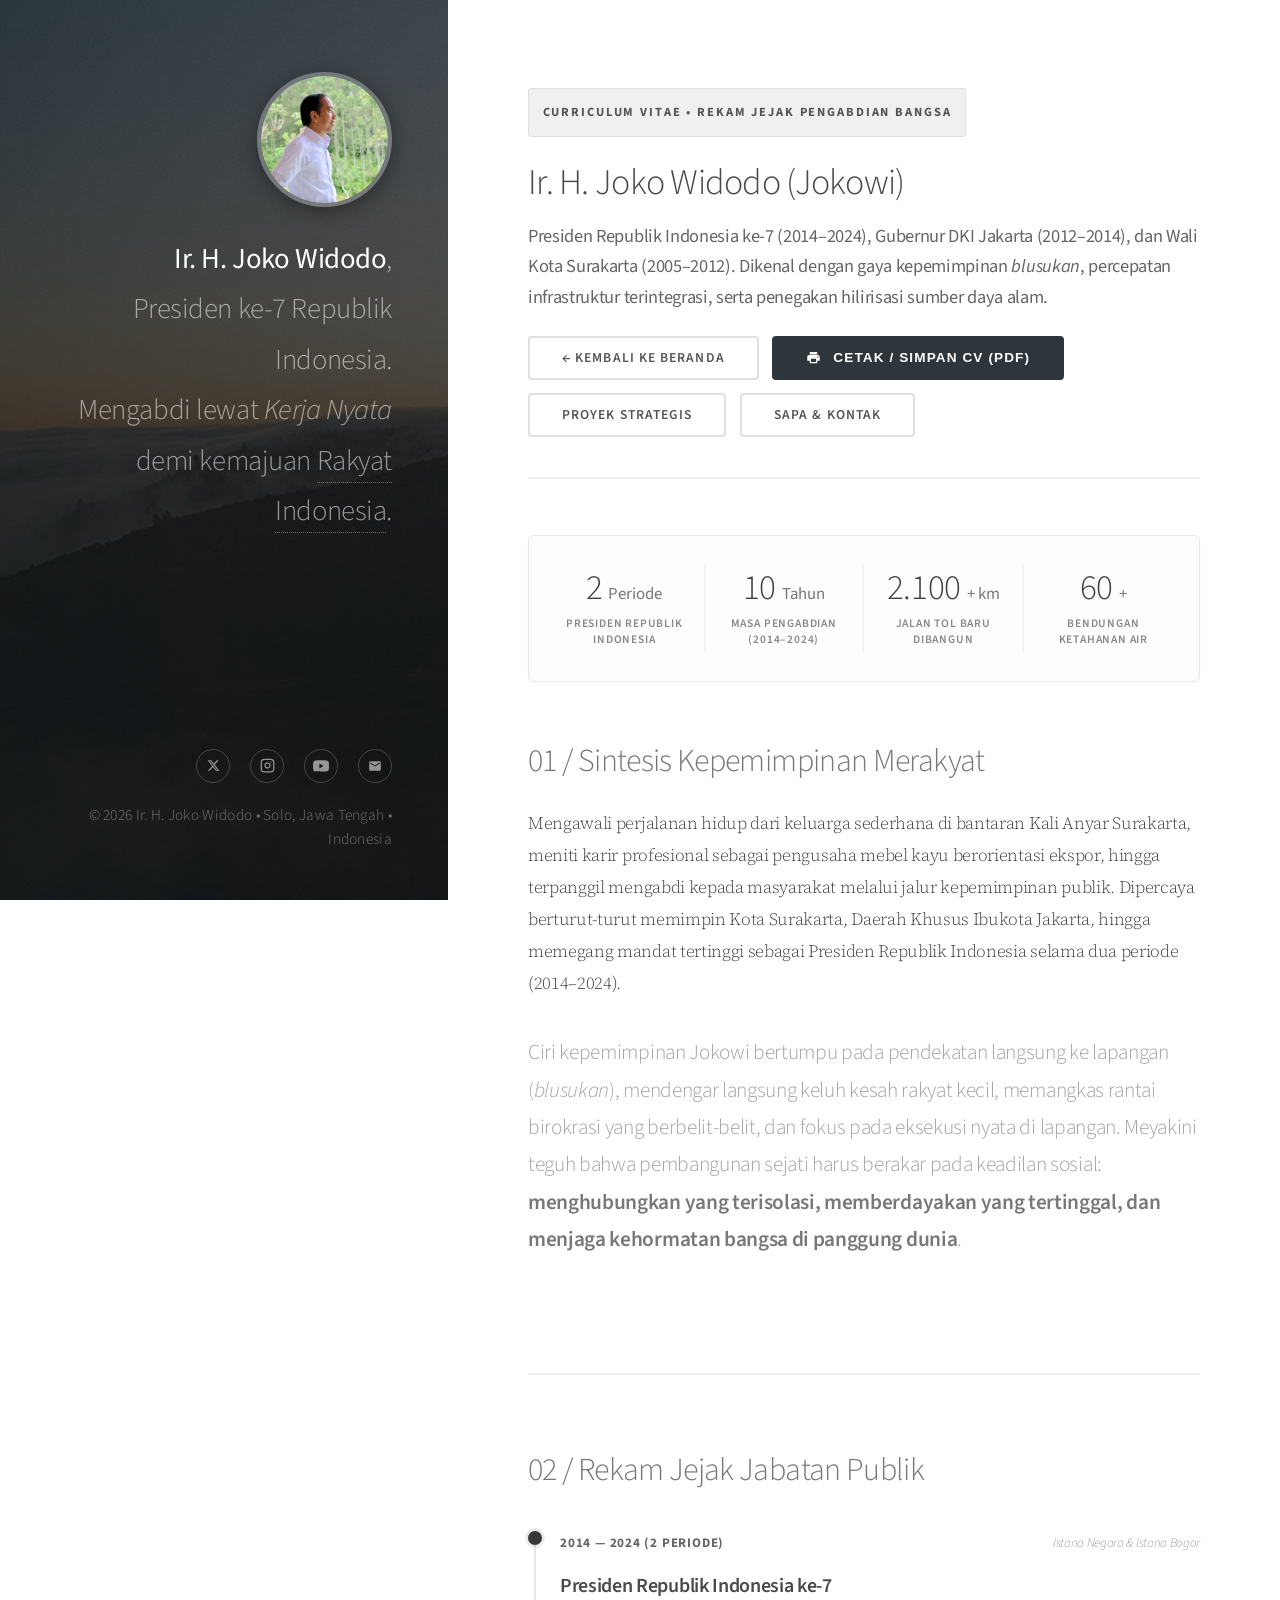
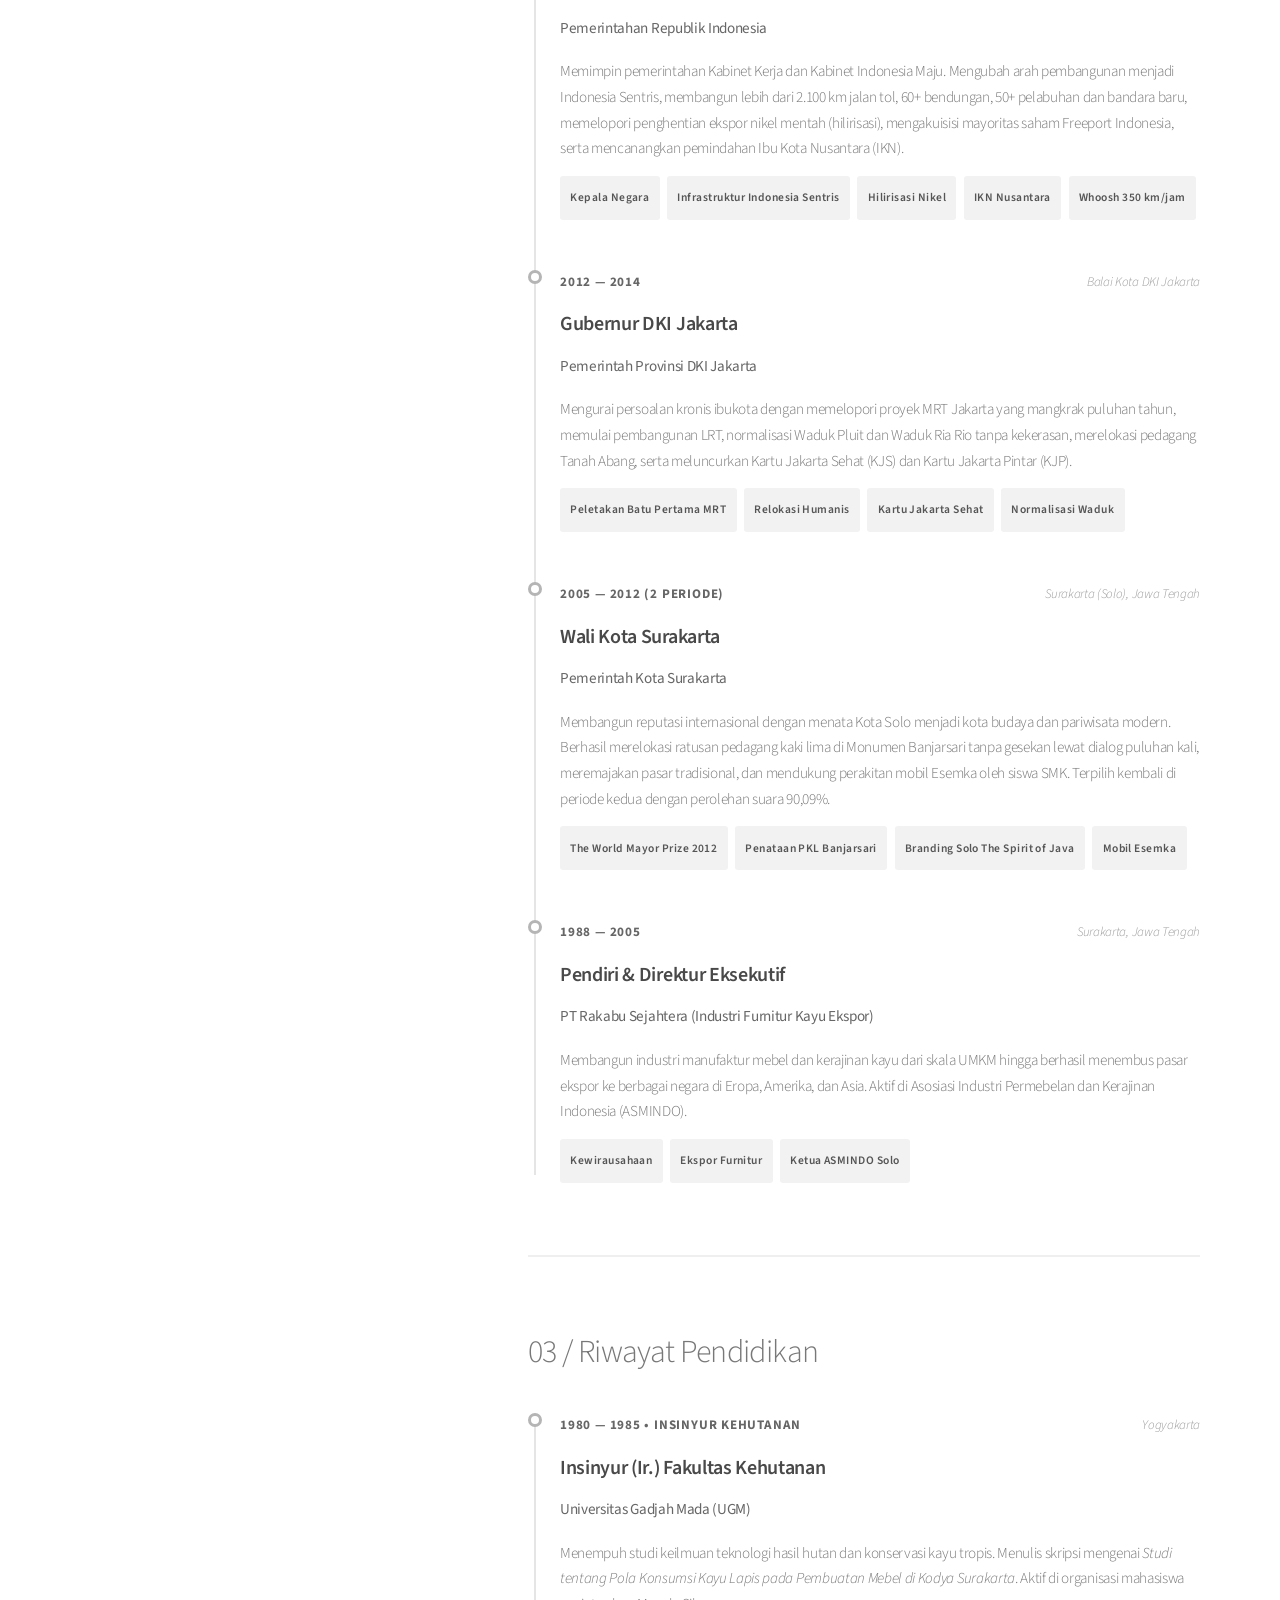
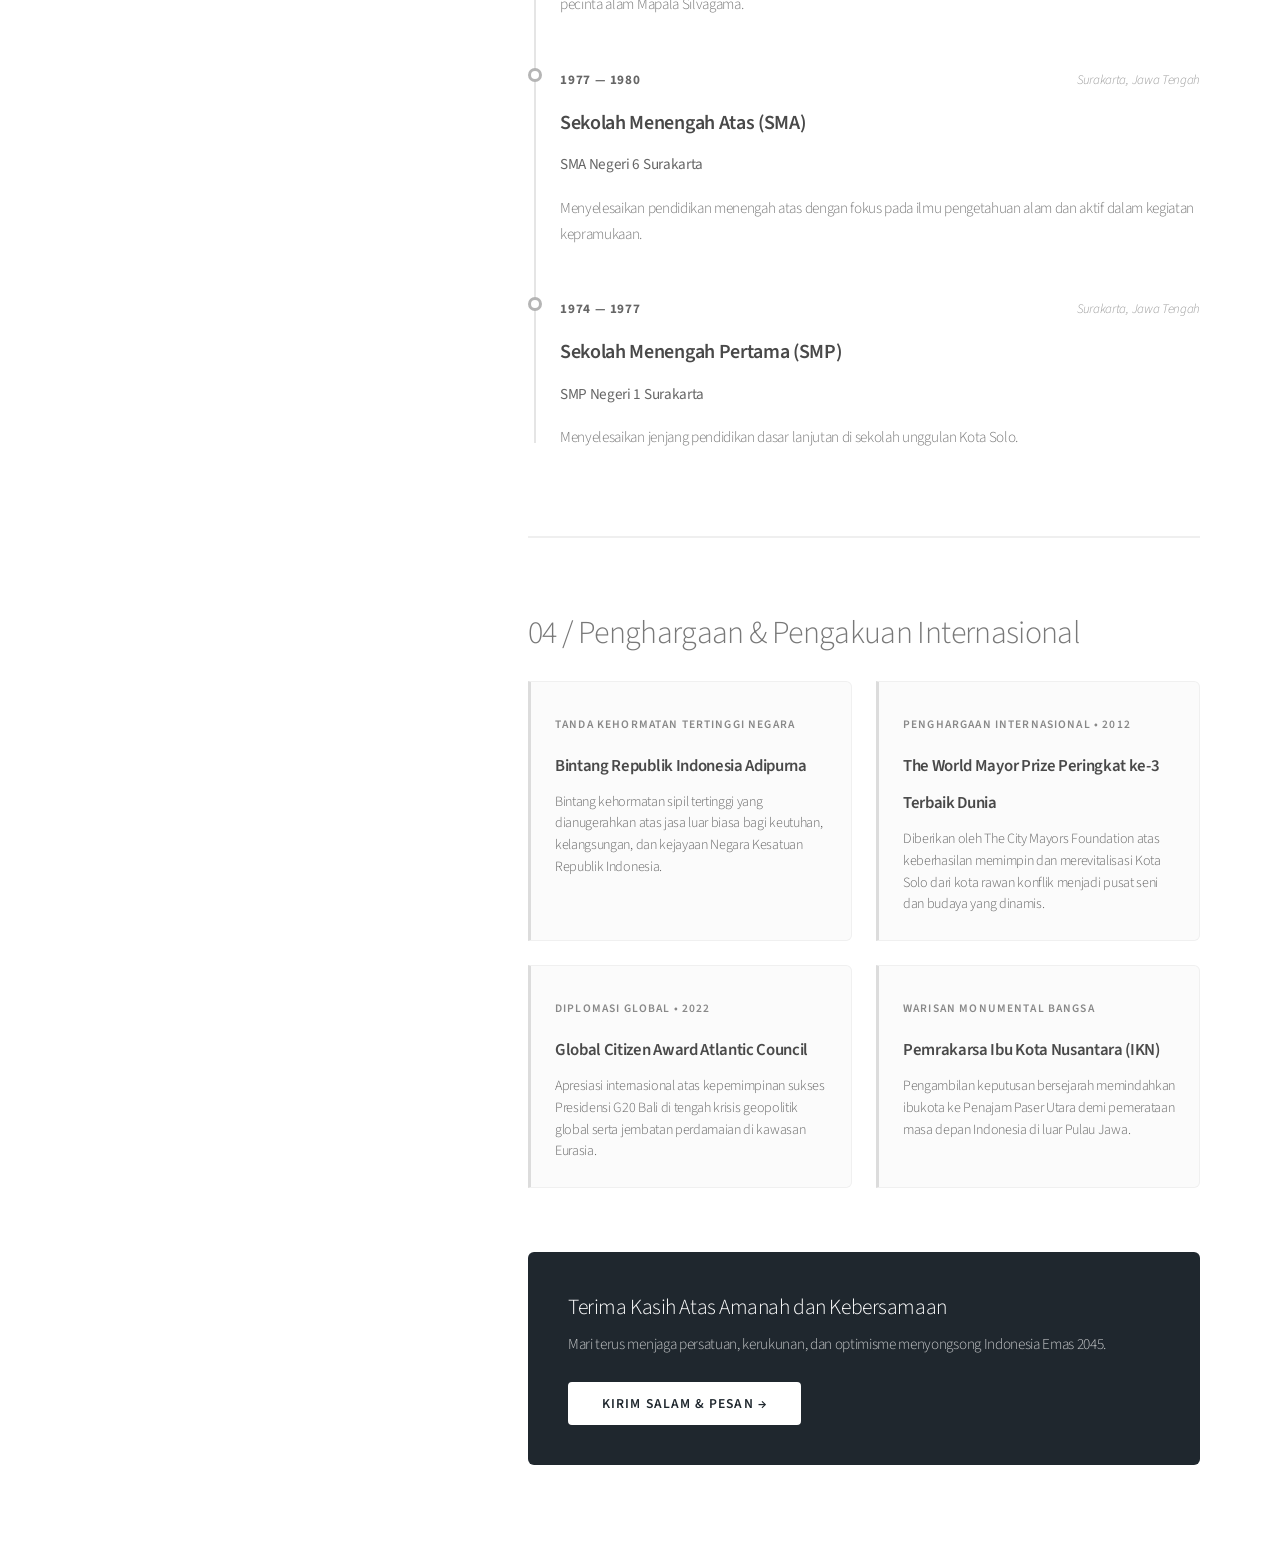
==== cv.html @ 8e99b743 "feat: Initial release of Modul 1 Pemweb 2026 reference project" ====
<!DOCTYPE html>
<html lang="id">

<head>
  <meta charset="UTF-8">
  <meta name="viewport" content="width=device-width, initial-scale=1.0">
  <title>Rekam Jejak &amp; Creative CV — Ir. H. Joko Widodo</title>

  <!-- Fonts -->
  <link rel="preconnect" href="https://fonts.googleapis.com">
  <link rel="preconnect" href="https://fonts.gstatic.com" crossorigin>
  <link
    href="https://fonts.googleapis.com/css2?family=Source+Sans+3:ital,wght@0,300;0,400;0,600;1,300;1,400&family=Source+Serif+4:ital,opsz,wght@0,8..60,300;0,8..60,400;0,8..60,600&display=swap"
    rel="stylesheet">

  <!-- Main Stylesheet -->
  <link rel="stylesheet" href="css/style.css">
</head>

<body>

  <!-- =============================================
       FIXED LEFT SIDEBAR (#header)
       ============================================= -->
  <header id="header">
    <div class="inner">
      <a href="index.html" class="avatar-link" aria-label="Foto Profil Ir. H. Joko Widodo">
        <img src="images/jokowi.jpg" alt="Ir. H. Joko Widodo" class="profile-avatar">
      </a>

      <h1 class="sidebar-lead">
        <strong>Ir. H. Joko Widodo</strong>,<br>
        Presiden ke-7 Republik Indonesia.<br>
        Mengabdi lewat <em>Kerja Nyata</em> demi kemajuan <a href="index.html#intro">Rakyat Indonesia</a>.
      </h1>

    </div>

    <footer id="footer">
      <ul class="social-icons">
        <li>
          <a href="https://x.com/jokowi" target="_blank" rel="noopener noreferrer" title="X (Twitter) Resmi @jokowi"
            aria-label="Twitter / X">
            <svg width="13" height="13" viewBox="0 0 24 24" fill="currentColor">
              <path
                d="M18.244 2.25h3.308l-7.227 8.26 8.502 11.24H16.17l-5.214-6.817L4.99 21.75H1.68l7.73-8.835L1.254 2.25H8.08l4.713 6.231zm-1.161 17.52h1.833L7.084 4.126H5.117z" />
            </svg>
          </a>
        </li>
        <li>
          <a href="https://www.instagram.com/jokowi/" target="_blank" rel="noopener noreferrer"
            title="Instagram Resmi @jokowi" aria-label="Instagram">
            <svg width="15" height="15" viewBox="0 0 24 24" fill="none" stroke="currentColor" stroke-width="2"
              stroke-linecap="round" stroke-linejoin="round">
              <rect x="2" y="2" width="20" height="20" rx="5" ry="5"></rect>
              <path d="M16 11.37A4 4 0 1 1 12.63 8 4 4 0 0 1 16 11.37z"></path>
              <line x1="17.5" y1="6.5" x2="17.51" y2="6.5"></line>
            </svg>
          </a>
        </li>
        <li>
          <a href="https://www.youtube.com/@Jokowi" target="_blank" rel="noopener noreferrer"
            title="YouTube Resmi Presiden Joko Widodo" aria-label="YouTube">
            <svg width="16" height="16" viewBox="0 0 24 24" fill="currentColor">
              <path
                d="M23.498 6.186a3.016 3.016 0 0 0-2.122-2.136C19.505 3.545 12 3.545 12 3.545s-7.505 0-9.377.505A3.017 3.017 0 0 0 .502 6.186C0 8.07 0 12 0 12s0 3.93.502 5.814a3.016 3.016 0 0 0 2.122 2.136c1.871.505 9.376.505 9.376.505s7.505 0 9.377-.505a3.015 3.015 0 0 0 2.122-2.136C24 15.93 24 12 24 12s0-3.93-.502-5.814zM9.545 15.568V8.432L15.818 12l-6.273 3.568z" />
            </svg>
          </a>
        </li>
        <li>
          <a href="index.html#kontak" title="Kirim Pesan / Aspirasi Warga" aria-label="Surat">
            <svg width="14" height="14" viewBox="0 0 24 24" fill="currentColor">
              <path
                d="M20 4H4c-1.1 0-1.99.9-1.99 2L2 18c0 1.1.9 2 2 2h16c1.1 0 2-.9 2-2V6c0-1.1-.9-2-2-2zm0 4l-8 5-8-5V6l8 5 8-5v2z" />
            </svg>
          </a>
        </li>
      </ul>
      <div class="copyright">
        &copy; 2026 Ir. H. Joko Widodo &bull; Solo, Jawa Tengah &bull; Indonesia
      </div>
    </footer>
  </header>

  <!-- =============================================
       SCROLLABLE RIGHT MAIN CONTENT (#main)
       ============================================= -->
  <main id="main">

    <!-- HEADER SECTION & IDENTITY -->
    <section class="cv-header" id="ikhtisar">
      <span class="cv-badge">Curriculum Vitae &bull; Rekam Jejak Pengabdian Bangsa</span>
      <div class="cv-title-row">
        <div>
          <h1>Ir. H. Joko Widodo (Jokowi)</h1>
          <p class="cv-role">
            Presiden Republik Indonesia ke-7 (2014&ndash;2024), Gubernur DKI Jakarta (2012&ndash;2014),
            dan Wali Kota Surakarta (2005&ndash;2012). Dikenal dengan gaya kepemimpinan <em>blusukan</em>,
            percepatan infrastruktur terintegrasi, serta penegakan hilirisasi sumber daya alam.
          </p>
        </div>
      </div>

      <div class="btn-group">
        <a href="index.html" class="btn btn-outline">&larr; Kembali ke Beranda</a>
        <button type="button" onclick="window.print()" class="btn btn-primary" title="Cetak atau Simpan sebagai PDF via @media print (Ctrl+P)">
          <svg width="15" height="15" viewBox="0 0 24 24" fill="currentColor" style="vertical-align: -2px; margin-right: 4px;">
            <path d="M19 8H5c-1.66 0-3 1.34-3 3v6h4v4h12v-4h4v-6c0-1.66-1.34-3-3-3zm-3 11H8v-5h8v5zm3-7c-.55 0-1-.45-1-1s.45-1 1-1 1 .45 1 1-.45 1-1 1zm-1-9H6v4h12V3z"/>
          </svg>
          Cetak / Simpan CV (PDF)
        </button>
        <a href="index.html#karya" class="btn btn-outline">Proyek Strategis</a>
        <a href="index.html#kontak" class="btn btn-outline">Sapa &amp; Kontak</a>
      </div>
    </section>

    <!-- KEY STATS STRIP (CSS Grid: 4 Kolom) -->
    <div class="stats-strip">
      <div class="stat-item">
        <div class="stat-number">2 <span class="stat-unit">Periode</span></div>
        <div class="stat-label">Presiden Republik Indonesia</div>
      </div>
      <div class="stat-item">
        <div class="stat-number">10 <span class="stat-unit">Tahun</span></div>
        <div class="stat-label">Masa Pengabdian (2014&ndash;2024)</div>
      </div>
      <div class="stat-item">
        <div class="stat-number">2.100<span class="stat-unit">+ km</span></div>
        <div class="stat-label">Jalan Tol Baru Dibangun</div>
      </div>
      <div class="stat-item">
        <div class="stat-number">60<span class="stat-unit">+</span></div>
        <div class="stat-label">Bendungan Ketahanan Air</div>
      </div>
    </div>

    <!-- 01 / PROFILE SYNTHESIS SECTION -->
    <section class="cv-section">
      <h2 class="section-title">01 / Sintesis Kepemimpinan Merakyat</h2>
      <p style="font-size: 1.08rem; line-height: 1.85; color: #444444; font-family: var(--font-serif);">
        Mengawali perjalanan hidup dari keluarga sederhana di bantaran Kali Anyar Surakarta, meniti karir profesional
        sebagai pengusaha mebel kayu berorientasi ekspor, hingga terpanggil mengabdi kepada masyarakat melalui jalur
        kepemimpinan publik. Dipercaya berturut-turut memimpin Kota Surakarta, Daerah Khusus Ibukota Jakarta, hingga
        memegang
        mandat tertinggi sebagai Presiden Republik Indonesia selama dua periode (2014&ndash;2024).
      </p>
      <p>
        Ciri kepemimpinan Jokowi bertumpu pada pendekatan langsung ke lapangan (<em>blusukan</em>), mendengar langsung
        keluh kesah
        rakyat kecil, memangkas rantai birokrasi yang berbelit-belit, dan fokus pada eksekusi nyata di lapangan.
        Meyakini teguh bahwa pembangunan sejati harus berakar pada keadilan sosial: <strong>menghubungkan yang
          terisolasi, memberdayakan yang tertinggal, dan menjaga kehormatan bangsa di panggung dunia</strong>.
      </p>
    </section>

    <!-- 02 / EXPERIENCE & TRAJECTORY (Timeline dengan Position: Absolute / Relative) -->
    <section class="cv-section" id="pengalaman">
      <h2 class="section-title">02 / Rekam Jejak Jabatan Publik</h2>

      <div class="timeline">

        <!-- Jabatan 1 -->
        <div class="timeline-item active">
          <div class="timeline-dot"></div>
          <div class="timeline-meta">
            <span class="timeline-period">2014 &mdash; 2024 (2 Periode)</span>
            <span class="timeline-location">Istana Negara &amp; Istana Bogor</span>
          </div>
          <div class="timeline-role">Presiden Republik Indonesia ke-7</div>
          <div class="timeline-company">Pemerintahan Republik Indonesia</div>
          <p class="timeline-desc">
            Memimpin pemerintahan Kabinet Kerja dan Kabinet Indonesia Maju. Mengubah arah pembangunan menjadi Indonesia
            Sentris,
            membangun lebih dari 2.100 km jalan tol, 60+ bendungan, 50+ pelabuhan dan bandara baru, memelopori
            penghentian ekspor nikel mentah (hilirisasi),
            mengakuisisi mayoritas saham Freeport Indonesia, serta mencanangkan pemindahan Ibu Kota Nusantara (IKN).
          </p>
          <div class="timeline-tags">
            <span class="tag">Kepala Negara</span>
            <span class="tag">Infrastruktur Indonesia Sentris</span>
            <span class="tag">Hilirisasi Nikel</span>
            <span class="tag">IKN Nusantara</span>
            <span class="tag">Whoosh 350 km/jam</span>
          </div>
        </div>

        <!-- Jabatan 2 -->
        <div class="timeline-item">
          <div class="timeline-dot"></div>
          <div class="timeline-meta">
            <span class="timeline-period">2012 &mdash; 2014</span>
            <span class="timeline-location">Balai Kota DKI Jakarta</span>
          </div>
          <div class="timeline-role">Gubernur DKI Jakarta</div>
          <div class="timeline-company">Pemerintah Provinsi DKI Jakarta</div>
          <p class="timeline-desc">
            Mengurai persoalan kronis ibukota dengan memelopori proyek MRT Jakarta yang mangkrak puluhan tahun,
            memulai pembangunan LRT, normalisasi Waduk Pluit dan Waduk Ria Rio tanpa kekerasan,
            merelokasi pedagang Tanah Abang, serta meluncurkan Kartu Jakarta Sehat (KJS) dan Kartu Jakarta Pintar (KJP).
          </p>
          <div class="timeline-tags">
            <span class="tag">Peletakan Batu Pertama MRT</span>
            <span class="tag">Relokasi Humanis</span>
            <span class="tag">Kartu Jakarta Sehat</span>
            <span class="tag">Normalisasi Waduk</span>
          </div>
        </div>

        <!-- Jabatan 3 -->
        <div class="timeline-item">
          <div class="timeline-dot"></div>
          <div class="timeline-meta">
            <span class="timeline-period">2005 &mdash; 2012 (2 Periode)</span>
            <span class="timeline-location">Surakarta (Solo), Jawa Tengah</span>
          </div>
          <div class="timeline-role">Wali Kota Surakarta</div>
          <div class="timeline-company">Pemerintah Kota Surakarta</div>
          <p class="timeline-desc">
            Membangun reputasi internasional dengan menata Kota Solo menjadi kota budaya dan pariwisata modern.
            Berhasil merelokasi ratusan pedagang kaki lima di Monumen Banjarsari tanpa gesekan lewat dialog puluhan
            kali,
            meremajakan pasar tradisional, dan mendukung perakitan mobil Esemka oleh siswa SMK. Terpilih kembali di
            periode kedua dengan perolehan suara 90,09%.
          </p>
          <div class="timeline-tags">
            <span class="tag">The World Mayor Prize 2012</span>
            <span class="tag">Penataan PKL Banjarsari</span>
            <span class="tag">Branding Solo The Spirit of Java</span>
            <span class="tag">Mobil Esemka</span>
          </div>
        </div>

        <!-- Jabatan 4 -->
        <div class="timeline-item">
          <div class="timeline-dot"></div>
          <div class="timeline-meta">
            <span class="timeline-period">1988 &mdash; 2005</span>
            <span class="timeline-location">Surakarta, Jawa Tengah</span>
          </div>
          <div class="timeline-role">Pendiri &amp; Direktur Eksekutif</div>
          <div class="timeline-company">PT Rakabu Sejahtera (Industri Furnitur Kayu Ekspor)</div>
          <p class="timeline-desc">
            Membangun industri manufaktur mebel dan kerajinan kayu dari skala UMKM hingga berhasil menembus pasar ekspor
            ke berbagai negara di Eropa, Amerika, dan Asia. Aktif di Asosiasi Industri Permebelan dan Kerajinan
            Indonesia (ASMINDO).
          </p>
          <div class="timeline-tags">
            <span class="tag">Kewirausahaan</span>
            <span class="tag">Ekspor Furnitur</span>
            <span class="tag">Ketua ASMINDO Solo</span>
          </div>
        </div>

      </div>
    </section>

    <!-- 03 / EDUCATION & ALMA MATER -->
    <section class="cv-section" id="pendidikan">
      <h2 class="section-title">03 / Riwayat Pendidikan</h2>

      <div class="timeline">
        <div class="timeline-item">
          <div class="timeline-dot"></div>
          <div class="timeline-meta">
            <span class="timeline-period">1980 &mdash; 1985 &bull; Insinyur Kehutanan</span>
            <span class="timeline-location">Yogyakarta</span>
          </div>
          <div class="timeline-role">Insinyur (Ir.) Fakultas Kehutanan</div>
          <div class="timeline-company">Universitas Gadjah Mada (UGM)</div>
          <p class="timeline-desc">
            Menempuh studi keilmuan teknologi hasil hutan dan konservasi kayu tropis. Menulis skripsi mengenai
            <em>Studi tentang Pola Konsumsi Kayu Lapis pada Pembuatan Mebel di Kodya Surakarta</em>. Aktif di organisasi
            mahasiswa pecinta alam Mapala Silvagama.
          </p>
        </div>

        <div class="timeline-item">
          <div class="timeline-dot"></div>
          <div class="timeline-meta">
            <span class="timeline-period">1977 &mdash; 1980</span>
            <span class="timeline-location">Surakarta, Jawa Tengah</span>
          </div>
          <div class="timeline-role">Sekolah Menengah Atas (SMA)</div>
          <div class="timeline-company">SMA Negeri 6 Surakarta</div>
          <p class="timeline-desc">
            Menyelesaikan pendidikan menengah atas dengan fokus pada ilmu pengetahuan alam dan aktif dalam kegiatan
            kepramukaan.
          </p>
        </div>

        <div class="timeline-item">
          <div class="timeline-dot"></div>
          <div class="timeline-meta">
            <span class="timeline-period">1974 &mdash; 1977</span>
            <span class="timeline-location">Surakarta, Jawa Tengah</span>
          </div>
          <div class="timeline-role">Sekolah Menengah Pertama (SMP)</div>
          <div class="timeline-company">SMP Negeri 1 Surakarta</div>
          <p class="timeline-desc">
            Menyelesaikan jenjang pendidikan dasar lanjutan di sekolah unggulan Kota Solo.
          </p>
        </div>
      </div>
    </section>

    <!-- 04 / AWARDS & MILESTONES (CSS Grid 2 Kolom) -->
    <section class="cv-section" id="penghargaan">
      <h2 class="section-title">04 / Penghargaan &amp; Pengakuan Internasional</h2>

      <div class="pub-grid">

        <div class="pub-card">
          <div class="pub-type">Tanda Kehormatan Tertinggi Negara</div>
          <div class="pub-title">Bintang Republik Indonesia Adipurna</div>
          <div class="pub-venue">Bintang kehormatan sipil tertinggi yang dianugerahkan atas jasa luar biasa bagi
            keutuhan, kelangsungan, dan kejayaan Negara Kesatuan Republik Indonesia.</div>
        </div>

        <div class="pub-card">
          <div class="pub-type">Penghargaan Internasional &bull; 2012</div>
          <div class="pub-title">The World Mayor Prize Peringkat ke-3 Terbaik Dunia</div>
          <div class="pub-venue">Diberikan oleh The City Mayors Foundation atas keberhasilan memimpin dan merevitalisasi
            Kota Solo dari kota rawan konflik menjadi pusat seni dan budaya yang dinamis.</div>
        </div>

        <div class="pub-card">
          <div class="pub-type">Diplomasi Global &bull; 2022</div>
          <div class="pub-title">Global Citizen Award Atlantic Council</div>
          <div class="pub-venue">Apresiasi internasional atas kepemimpinan sukses Presidensi G20 Bali di tengah krisis
            geopolitik global serta jembatan perdamaian di kawasan Eurasia.</div>
        </div>

        <div class="pub-card">
          <div class="pub-type">Warisan Monumental Bangsa</div>
          <div class="pub-title">Pemrakarsa Ibu Kota Nusantara (IKN)</div>
          <div class="pub-venue">Pengambilan keputusan bersejarah memindahkan ibukota ke Penajam Paser Utara demi
            pemerataan masa depan Indonesia di luar Pulau Jawa.</div>
        </div>

      </div>
    </section>

    <!-- BOTTOM CTA BANNER -->
    <div class="cv-cta">
      <div class="cv-cta-text">
        <h3>Terima Kasih Atas Amanah dan Kebersamaan</h3>
        <p>Mari terus menjaga persatuan, kerukunan, dan optimisme menyongsong Indonesia Emas 2045.</p>
      </div>
      <a href="index.html#kontak" class="btn btn-primary" style="white-space: nowrap;">Kirim Salam &amp; Pesan
        &rarr;</a>
    </div>

  </main>

</body>

</html>
---- css/style.css ----
/* ==========================================================================
   MODUL 1 PEMROGRAMAN WEB 2026 — OFFICIAL REFERENCE PROJECT
   Tema: H. Prabowo Subianto (Presiden Republik Indonesia ke-8)
   Arsitektur: Native HTML5 & CSS3 (Strata-Inspired Editorial Layout)
   Teknik: Flexbox, CSS Grid, Position, Pseudo-Classes, Media Queries
   ========================================================================== */

/* --------------------------------------------------------------------------
   1. CSS RESET & GLOBAL VARIABLES
   -------------------------------------------------------------------------- */
*, *::before, *::after {
  box-sizing: border-box;
  margin: 0;
  padding: 0;
}

/* Authentic Strata Typography (Source Sans 3 / Source Sans Pro) */
@import url("https://fonts.googleapis.com/css2?family=Source+Sans+3:ital,wght@0,300;0,400;0,600;1,300;1,400&display=swap");

@font-face {
  font-family: 'Source Sans 3';
  font-style: normal;
  font-weight: 300;
  font-display: swap;
  src: url('../fonts/SourceSans3-Light.ttf') format('truetype');
}
@font-face {
  font-family: 'Source Sans 3';
  font-style: italic;
  font-weight: 300;
  font-display: swap;
  src: url('../fonts/SourceSans3-LightItalic.ttf') format('truetype');
}
@font-face {
  font-family: 'Source Sans 3';
  font-style: normal;
  font-weight: 400;
  font-display: swap;
  src: url('../fonts/SourceSans3-Regular.ttf') format('truetype');
}
@font-face {
  font-family: 'Source Sans 3';
  font-style: italic;
  font-weight: 400;
  font-display: swap;
  src: url('../fonts/SourceSans3-Italic.ttf') format('truetype');
}
@font-face {
  font-family: 'Source Sans 3';
  font-style: normal;
  font-weight: 600;
  font-display: swap;
  src: url('../fonts/SourceSans3-SemiBold.ttf') format('truetype');
}

:root {
  --font-main: 'Source Sans 3', 'Source Sans Pro', Helvetica, Arial, sans-serif;
  --font-serif: 'Source Serif 4', Georgia, 'Times New Roman', serif;
  --color-bg-sidebar: #171d22;
  --color-body-bg: #ffffff;
  --color-text-main: #a2a2a2;
  --color-text-dark: #494949;
  --color-heading: #787878;
  --color-accent: #49bf9d;
  --color-accent-hover: #38a586;
  --color-gold: #c59b27;
  --color-border: #efefef;
  --sidebar-width: 35%;
}

html {
  scroll-behavior: smooth;
}

body {
  background-color: var(--color-body-bg);
  font-family: var(--font-main);
  color: var(--color-text-main);
  font-size: 16pt;
  line-height: 1.75em;
  font-weight: 300;
  letter-spacing: -0.015em;
  -webkit-font-smoothing: antialiased;
}

a {
  color: var(--color-heading);
  text-decoration: none;
  border-bottom: 1px dotted rgba(100, 100, 100, 0.35);
  transition: color 0.2s ease-in-out, border-color 0.2s ease-in-out;
}

a:hover {
  border-bottom-color: transparent;
  color: var(--color-accent);
}

h1, h2, h3, h4, h5, h6 {
  font-family: var(--font-main);
  color: var(--color-heading);
  font-weight: 300;
  letter-spacing: -0.02em;
  line-height: 1.45em;
  margin-bottom: 1em;
}

h1 { font-size: 2em; line-height: 1.45em; }
h2 { font-size: 1.5em; line-height: 1.45em; }
h3 { font-size: 1.25em; line-height: 1.5em; }

p {
  color: #a2a2a2;
  line-height: 1.75em;
  margin-bottom: 2em;
}

strong, b {
  color: #787878;
  font-weight: 600;
}

ul {
  list-style: none;
}

img {
  max-width: 100%;
  display: block;
}

mark {
  background-color: transparent;
  color: inherit;
}

/* --------------------------------------------------------------------------
   2. BUTTONS & UI CONTROLS
   -------------------------------------------------------------------------- */
.button, .btn {
  display: inline-flex;
  align-items: center;
  justify-content: center;
  gap: 0.5rem;
  border-radius: 4px;
  border: 2px solid #e0e0e0;
  color: var(--color-text-dark);
  cursor: pointer;
  font-weight: 600;
  font-size: 0.85rem;
  letter-spacing: 0.08em;
  text-transform: uppercase;
  height: 3.2em;
  line-height: 3.2em;
  padding: 0 2rem;
  background: transparent;
  transition: all 0.2s ease-in-out;
  text-decoration: none;
}

.button:hover, .btn:hover {
  border-color: var(--color-accent) !important;
  color: var(--color-accent) !important;
  background-color: transparent;
}

.button:focus, .btn:focus {
  outline: none;
  box-shadow: 0 0 0 3px rgba(73, 191, 157, 0.4);
}

.button:active, .btn:active {
  transform: scale(0.97);
}

.button.primary, .btn-primary {
  background-color: #2e353b;
  border-color: #2e353b;
  color: #ffffff;
}

.button.primary:hover, .btn-primary:hover {
  background-color: var(--color-accent) !important;
  border-color: var(--color-accent) !important;
  color: #ffffff !important;
}

.button.primary:focus, .btn-primary:focus {
  box-shadow: 0 0 0 3px rgba(73, 191, 157, 0.5);
}

.btn-outline {
  border: 2px solid #e0e0e0;
  background-color: transparent;
  color: #555555;
}

.btn-outline:hover {
  border-color: var(--color-accent) !important;
  color: var(--color-accent) !important;
  background-color: transparent;
}

/* --------------------------------------------------------------------------
   3. FIXED LEFT SIDEBAR (#header)
   -------------------------------------------------------------------------- */
#header {
  position: fixed;
  top: 0;
  left: 0;
  width: var(--sidebar-width);
  height: 100vh;
  background-color: var(--color-bg-sidebar);
  background-image: url('../images/overlay.png'), url('../images/bg.jpg');
  background-repeat: repeat, no-repeat;
  background-size: auto, cover;
  background-position: top left, center;
  background-attachment: fixed, fixed;
  display: flex;
  flex-direction: column;
  justify-content: space-between;
  align-items: flex-end;
  padding: 4.5rem 3.5rem 3rem 3.5rem;
  color: rgba(255, 255, 255, 0.75);
  z-index: 10;
  text-align: right;
}

#header::before {
  content: "";
  position: absolute;
  top: 0;
  left: 0;
  width: 100%;
  height: 100%;
  background: linear-gradient(rgba(18, 24, 27, 0.45), rgba(12, 17, 20, 0.75));
  z-index: 1;
}

#header .inner,
#header #footer {
  position: relative;
  z-index: 2;
  width: 100%;
  display: flex;
  flex-direction: column;
  align-items: flex-end;
}

.avatar-link {
  display: inline-block;
  margin-bottom: 1.75rem;
  border: none;
}

.profile-avatar {
  width: 135px;
  height: 135px;
  border-radius: 50%;
  object-fit: cover;
  border: 4px solid rgba(255, 255, 255, 0.28);
  box-shadow: 0 4px 20px rgba(0, 0, 0, 0.4);
  transition: transform 0.3s ease, border-color 0.3s ease;
}

.avatar-link:hover .profile-avatar {
  transform: scale(1.04);
  border-color: var(--color-accent);
}

.sidebar-lead {
  font-size: 1.35em;
  line-height: 1.75em;
  font-weight: 300;
  color: rgba(255, 255, 255, 0.55);
  letter-spacing: -0.015em;
  max-width: 380px;
  text-wrap: balance;
  margin-bottom: 1.5rem;
}

.sidebar-lead strong {
  color: #ffffff;
  font-weight: 400;
}

.sidebar-lead a {
  color: inherit;
  border-bottom: 1px dotted rgba(255, 255, 255, 0.35);
}

.sidebar-lead a:hover {
  color: var(--color-accent);
  border-bottom-color: transparent;
}

/* Sidebar Navigation Tabs - Diselaraskan Simetris */
.sidebar-nav {
  display: flex;
  flex-direction: column;
  gap: 0.65rem;
  align-items: flex-end;
  margin-bottom: 2rem;
  width: 100%;
}

.sidebar-nav a {
  display: inline-flex;
  align-items: center;
  justify-content: center;
  width: 180px; /* Lebar diselaraskan persis sama */
  text-align: center;
  font-size: 0.82rem;
  letter-spacing: 0.1em;
  text-transform: uppercase;
  font-weight: 600;
  padding: 0.55rem 1rem;
  border-radius: 4px; /* Selaras dengan border-radius tombol di konten */
  border: 1px solid rgba(255, 255, 255, 0.22);
  color: rgba(255, 255, 255, 0.82);
  background: rgba(255, 255, 255, 0.06);
  transition: all 0.2s ease-in-out;
}

.sidebar-nav a:hover {
  border-color: var(--color-accent);
  color: #ffffff;
  background: rgba(73, 191, 157, 0.15);
}

.sidebar-nav a.active {
  background-color: rgba(255, 255, 255, 0.2);
  border-color: rgba(255, 255, 255, 0.6);
  color: #ffffff;
}

/* Sidebar Footer & Socials */
#header #footer {
  gap: 1.25rem;
}

.social-icons {
  display: flex;
  align-items: center;
  gap: 1.25rem;
}

.social-icons a {
  color: rgba(255, 255, 255, 0.55);
  font-size: 0.95rem;
  font-weight: 600;
  border: 1px solid rgba(255, 255, 255, 0.2);
  width: 34px;
  height: 34px;
  border-radius: 50%;
  display: flex;
  align-items: center;
  justify-content: center;
  transition: color 0.2s ease, border-color 0.2s ease, transform 0.2s ease;
}

.social-icons a:hover {
  color: #ffffff;
  border-color: var(--color-accent);
  background-color: rgba(73, 191, 157, 0.25);
  transform: translateY(-2px);
}

.copyright {
  font-size: 0.72em;
  color: rgba(255, 255, 255, 0.4);
  line-height: 1.6em;
  letter-spacing: 0.02em;
}

.copyright a {
  color: rgba(255, 255, 255, 0.55);
  border-bottom: none;
}

.copyright a:hover {
  color: #ffffff;
}

/* --------------------------------------------------------------------------
   4. SCROLLABLE RIGHT MAIN CONTENT (#main)
   -------------------------------------------------------------------------- */
#main {
  margin-left: var(--sidebar-width);
  min-height: 100vh;
  background: #ffffff;
  padding: 5.5rem 5rem 6rem 5rem;
  max-width: 1120px;
}

section {
  border-bottom: 2px solid var(--color-border);
  padding-bottom: 4.5rem;
  margin-bottom: 4.5rem;
}

section:last-of-type {
  border-bottom: none;
  padding-bottom: 0;
  margin-bottom: 0;
}

.section-title {
  font-size: 1.5em;
  color: var(--color-heading);
  font-weight: 300;
  margin-bottom: 1.5rem;
  line-height: 1.45em;
}

/* Intro / Hero Section */
.intro-title {
  font-size: 2em;
  line-height: 1.45em;
  font-weight: 300;
  color: var(--color-heading);
  margin-bottom: 1.25em;
  letter-spacing: -0.015em;
}

.intro-paragraph {
  font-size: 1em;
  line-height: 1.75em;
  color: var(--color-text-main);
  margin-bottom: 2em;
}

/* --------------------------------------------------------------------------
   5. WORK / INITIATIVES GRID (display: grid)
   -------------------------------------------------------------------------- */
.work-grid {
  display: grid;
  grid-template-columns: repeat(3, 1fr);
  gap: 2.25rem 1.5rem;
  margin-bottom: 3.5rem;
}

.work-card {
  display: flex;
  flex-direction: column;
}

/* Container gambar kartu proyek (position: relative) */
.work-thumb-link {
  position: relative;
  display: block;
  border-radius: 6px;
  overflow: hidden;
  margin-bottom: 1.15rem;
  background-color: #171d22;
  text-decoration: none;
  border: none;
  cursor: pointer;
}

.work-thumb-link img,
.work-thumb-link video {
  width: 100%;
  aspect-ratio: 16 / 10;
  object-fit: cover;
  display: block;
  transition: transform 0.4s ease-in-out, filter 0.3s ease;
}

/* ==========================================================================
   PSEUDO-CLASS :hover DENGAN TOMBOL "VIEW" (Sesuai Desain Strata Asli)
   Overlay gelap halus + Tombol View di tengah gambar muncul saat di-hover
   ========================================================================== */
.work-overlay {
  position: absolute;
  top: 0;
  left: 0;
  width: 100%;
  height: 100%;
  background-color: rgba(23, 29, 34, 0.45);
  display: flex;
  justify-content: center;
  align-items: center;
  opacity: 0;
  visibility: hidden;
  transition: opacity 0.3s ease, visibility 0.3s ease;
  z-index: 2;
}

/* Tombol "View" di tengah foto (persis seperti contoh) */
.work-btn-view {
  display: inline-block;
  border: 2px solid rgba(255, 255, 255, 0.9);
  border-radius: 5px;
  color: #ffffff;
  padding: 0.45rem 1.65rem;
  font-size: 0.95rem;
  font-weight: 600;
  letter-spacing: 0.05em;
  background-color: rgba(0, 0, 0, 0.35);
  transition: all 0.2s ease-in-out;
  transform: scale(0.92);
}

/* Efek saat gambar di-:hover */
.work-thumb-link:hover .work-overlay {
  opacity: 1;
  visibility: visible;
}

.work-thumb-link:hover img,
.work-thumb-link:hover video {
  transform: scale(1.06);
  filter: brightness(0.85);
}

.work-thumb-link:hover .work-btn-view {
  transform: scale(1);
}

.work-btn-view:hover {
  background-color: var(--color-accent);
  border-color: var(--color-accent);
  color: #ffffff;
}

.work-card h3 {
  font-size: 1.25em;
  font-weight: 600;
  margin-bottom: 0.35em;
  color: var(--color-text-dark);
}

.work-card h3 a {
  color: var(--color-text-dark);
  text-decoration: none;
  border-bottom: none;
  transition: color 0.2s ease;
}

.work-card h3 a:hover {
  color: var(--color-accent);
}

.work-card p {
  font-size: 0.92em;
  line-height: 1.65em;
  color: #777777;
  margin-bottom: 0;
}

/* --------------------------------------------------------------------------
   6. CONTACT & ASPIRASI FORM (CSS Grid + Flex)
   -------------------------------------------------------------------------- */
.contact-container {
  display: grid;
  grid-template-columns: 1.6fr 1.1fr;
  gap: 3.5rem;
}

.contact-form {
  display: flex;
  flex-direction: column;
  gap: 1.25rem;
}

.form-row-2 {
  display: grid;
  grid-template-columns: 1fr 1fr;
  gap: 1.25rem;
}

.form-control {
  width: 100%;
  border-radius: 4px;
  border: 1px solid #e0e0e0;
  background: #fafafa;
  padding: 0.85em 1em;
  font-family: var(--font-main);
  font-size: 0.95em;
  color: #444444;
  outline: none;
  transition: border-color 0.2s, background 0.2s;
}

.form-control:focus {
  border-color: var(--color-accent);
  background: #ffffff;
  box-shadow: 0 0 0 3px rgba(73, 191, 157, 0.25);
}

textarea.form-control {
  resize: vertical;
  min-height: 140px;
}

/* Labeled Icons Contact List (Strata Authentic) */
.labeled-icons {
  list-style: none;
  padding: 0;
  margin: 0;
  display: flex;
  flex-direction: column;
  gap: 1.85rem;
}

.labeled-icons li {
  line-height: 1.75em;
  padding-left: 2.25em;
  position: relative;
  font-size: 0.95em;
  color: #888888;
}

.labeled-icons li a {
  color: inherit;
  border-bottom: 1px dotted rgba(120, 120, 120, 0.4);
}

.labeled-icons li a:hover {
  color: var(--color-accent) !important;
  border-bottom-color: transparent;
}

.labeled-icons .labeled-icon {
  color: #b2b2b2;
  position: absolute;
  left: 0;
  top: 3px;
  width: 1.25em;
  display: inline-flex;
  align-items: center;
  justify-content: flex-start;
}

/* --------------------------------------------------------------------------
   7. CV PAGE STYLES (Header, Stats, Timeline, Skills)
   -------------------------------------------------------------------------- */
.cv-header {
  border-bottom: 2px solid var(--color-border);
  padding-bottom: 2.5rem;
  margin-bottom: 3.5rem;
}

.cv-badge {
  display: inline-block;
  font-size: 0.78rem;
  font-weight: 700;
  letter-spacing: 0.15em;
  text-transform: uppercase;
  color: #555555;
  background: #f0f0f0;
  border: 1px solid #e0e0e0;
  padding: 0.3rem 0.85rem;
  border-radius: 3px;
  margin-bottom: 1.25rem;
}

.cv-title-row h1 {
  font-size: 2.25rem;
  color: var(--color-text-dark);
  font-weight: 300;
  margin-bottom: 0.75rem;
}

.cv-role {
  font-size: 1.15rem;
  color: #666666;
  font-weight: 400;
  max-width: 680px;
  line-height: 1.65;
  margin-bottom: 1.5rem;
}

.btn-group {
  display: flex;
  gap: 0.85rem;
  flex-wrap: wrap;
  margin-top: 1.5rem;
}

/* Key Stats Strip (display: grid) */
.stats-strip {
  display: grid;
  grid-template-columns: repeat(4, 1fr);
  background: #fdfdfd;
  border: 1px solid #e8e8e8;
  border-radius: 6px;
  padding: 1.75rem 1rem;
  margin-bottom: 3.5rem;
  box-shadow: 0 2px 8px rgba(0, 0, 0, 0.02);
}

.stat-item {
  display: flex;
  flex-direction: column;
  align-items: center;
  text-align: center;
  padding: 0.25rem 1rem;
  border-right: 1px solid #eeeeee;
}

.stat-item:last-child {
  border-right: none;
}

.stat-number {
  font-size: 2.2rem;
  font-weight: 300;
  color: #404040;
  line-height: 1.15;
  display: flex;
  align-items: baseline;
  justify-content: center;
  gap: 0.35rem;
}

.stat-number .stat-unit,
.stat-number span {
  font-size: 1.05rem;
  color: #777777;
  font-weight: 400;
  letter-spacing: normal;
}

.stat-label {
  font-size: 0.72rem;
  text-transform: uppercase;
  letter-spacing: 0.07em;
  color: #888888;
  margin-top: 0.5rem;
  font-weight: 600;
  line-height: 1.4;
}

/* Experience & Education Timeline */
.timeline {
  position: relative;
  margin-top: 2rem;
  padding-left: 2rem;
}

.timeline::before {
  content: "";
  position: absolute;
  top: 8px;
  bottom: 8px;
  left: 6px;
  width: 2px;
  background-color: #e5e5e5;
}

.timeline-item {
  position: relative;
  margin-bottom: 2.75rem;
}

.timeline-item:last-child {
  margin-bottom: 0;
}

.timeline-dot {
  position: absolute;
  left: -2rem;
  top: 6px;
  width: 14px;
  height: 14px;
  border-radius: 50%;
  background-color: #ffffff;
  border: 3px solid #b5b5b5;
  box-sizing: border-box;
  z-index: 1;
}

.timeline-item.active .timeline-dot {
  background-color: #383838;
  border-color: #383838;
  box-shadow: 0 0 0 3px rgba(0, 0, 0, 0.08);
}

.timeline-meta {
  display: flex;
  justify-content: space-between;
  align-items: baseline;
  flex-wrap: wrap;
  gap: 0.5rem;
  margin-bottom: 0.35rem;
}

.timeline-period {
  font-size: 0.82rem;
  font-weight: 700;
  letter-spacing: 0.06em;
  text-transform: uppercase;
  color: #666666;
}

.timeline-location {
  font-size: 0.82rem;
  color: #999999;
  font-style: italic;
}

.timeline-role {
  font-size: 1.25rem;
  font-weight: 600;
  color: var(--color-text-dark);
  margin-bottom: 0.25rem;
}

.timeline-company {
  font-size: 0.95rem;
  color: #666666;
  font-weight: 400;
  margin-bottom: 0.75rem;
}

.timeline-desc {
  font-size: 0.95rem;
  color: #777777;
  line-height: 1.7;
  margin-bottom: 0.85rem;
}

.timeline-tags {
  display: flex;
  flex-wrap: wrap;
  gap: 0.45rem;
}

.tag {
  font-size: 0.72rem;
  font-weight: 600;
  letter-spacing: 0.04em;
  padding: 0.2rem 0.65rem;
  background-color: #f2f2f2;
  color: #555555;
  border-radius: 3px;
}

/* Skills & Methodologies Grid */
.skills-grid {
  display: grid;
  grid-template-columns: repeat(2, 1fr);
  gap: 2rem;
  margin-top: 1.5rem;
}

.skill-card {
  border: 1px solid #eeeeee;
  border-radius: 6px;
  padding: 1.75rem;
  background-color: #fafafa;
}

.skill-card h4 {
  font-size: 1.1rem;
  font-weight: 600;
  color: var(--color-text-dark);
  margin-bottom: 1.25rem;
  display: flex;
  align-items: center;
  gap: 0.5rem;
}

.progress-bar-group {
  margin-bottom: 1rem;
}

.progress-bar-group:last-child {
  margin-bottom: 0;
}

.progress-label {
  display: flex;
  justify-content: space-between;
  font-size: 0.85rem;
  color: #555555;
  margin-bottom: 0.35rem;
  font-weight: 400;
}

.progress-track {
  height: 7px;
  background-color: #e5e5e5;
  border-radius: 4px;
  overflow: hidden;
}

.progress-fill {
  height: 100%;
  background-color: #4a4a4a;
  border-radius: 4px;
  transition: background-color 0.3s ease;
}

.skill-card:hover .progress-fill {
  background-color: var(--color-accent);
}

/* Publications Grid */
.pub-grid {
  display: grid;
  grid-template-columns: repeat(2, 1fr);
  gap: 1.5rem;
  margin-top: 1.5rem;
}

.pub-card {
  padding: 1.5rem;
  border-left: 3px solid #dcdcdc;
  background: #fbfbfb;
  border-radius: 0 6px 6px 0;
  border-top: 1px solid #f0f0f0;
  border-right: 1px solid #f0f0f0;
  border-bottom: 1px solid #f0f0f0;
  transition: border-left-color 0.2s ease, transform 0.2s ease;
}

.pub-card:hover {
  border-left-color: var(--color-accent);
  transform: translateY(-2px);
}

.pub-type {
  font-size: 0.72rem;
  text-transform: uppercase;
  letter-spacing: 0.1em;
  color: #888888;
  margin-bottom: 0.3rem;
  font-weight: 600;
}

.pub-title {
  font-size: 1.05rem;
  font-weight: 600;
  color: var(--color-text-dark);
  margin-bottom: 0.4rem;
}

.pub-venue {
  font-size: 0.88rem;
  color: #666666;
  line-height: 1.55;
}

/* Bottom CTA Banner */
.cv-cta {
  background-color: #1f272e;
  color: #ffffff;
  padding: 2.5rem;
  border-radius: 6px;
  margin-top: 4rem;
  display: flex;
  justify-content: space-between;
  align-items: center;
  flex-wrap: wrap;
  gap: 1.5rem;
}

.cv-cta-text h3 {
  color: #ffffff;
  font-size: 1.35rem;
  margin-bottom: 0.4rem;
}

.cv-cta-text p {
  color: rgba(255, 255, 255, 0.75);
  margin-bottom: 0;
  font-size: 0.95rem;
}

.cv-cta .btn-primary {
  background-color: #ffffff;
  border-color: #ffffff;
  color: #1f272e;
}

.cv-cta .btn-primary:hover {
  background-color: var(--color-accent);
  border-color: var(--color-accent);
  color: #ffffff;
}

/* --------------------------------------------------------------------------
   8. RESPONSIVE ADAPTATION (Media Queries)
   -------------------------------------------------------------------------- */
@media screen and (max-width: 1200px) {
  :root {
    --sidebar-width: 38%;
  }
  #main {
    padding: 4.5rem 3.5rem;
  }
  #header {
    padding: 3.5rem 2.5rem;
  }
  .work-grid {
    grid-template-columns: repeat(2, 1fr);
  }
}

@media screen and (max-width: 980px) {
  #header {
    position: relative;
    width: 100%;
    height: auto;
    min-height: 480px;
    text-align: center;
    padding: 4.5rem 2rem 3rem 2rem;
    align-items: center;
  }

  #header .inner,
  #header #footer {
    align-items: center;
    text-align: center;
  }

  .sidebar-lead {
    max-width: 520px;
    text-align: center;
  }

  .sidebar-nav {
    align-items: center;
  }

  #header #footer {
    margin-top: 2.5rem;
  }

  #main {
    margin-left: 0;
    width: 100%;
    padding: 4rem 2rem;
  }

  .work-grid {
    grid-template-columns: 1fr;
    gap: 2.5rem;
  }

  .contact-container {
    grid-template-columns: 1fr;
    gap: 2.5rem;
  }

  .stats-strip {
    grid-template-columns: repeat(2, 1fr);
  }

  .skills-grid, .pub-grid {
    grid-template-columns: 1fr;
  }
}

@media screen and (max-width: 600px) {
  body {
    font-size: 13pt;
  }

  .form-row-2 {
    grid-template-columns: 1fr;
  }

  #main {
    padding: 3rem 1.5rem;
  }

  .stats-strip {
    grid-template-columns: 1fr;
  }
}

/* ==========================================================================
   9. PRINT STYLES (@media print) — OFFICIAL BENCHMARK REFERENCE
   Mengatur format ramah cetak saat halaman dicetak / disimpan ke PDF (Ctrl+P).
   Materi edukasi Modul 1: Menyembunyikan elemen dekoratif & mengatur format kertas A4.
   ========================================================================== */
@media print {
  /* 1. Sembunyikan elemen antarmuka layar (Sidebar, Tombol, Overlay, Formulir) */
  #header,
  .btn-group,
  .social-icons,
  .work-overlay,
  .cv-cta,
  .form-actions,
  #kontak,
  .sidebar-nav {
    display: none !important;
  }

  /* 2. Format Body & Konten Utama agar Pas di Kertas A4 */
  body {
    background: #ffffff !important;
    color: #1a1a1a !important;
    font-size: 10pt;
    line-height: 1.5;
  }

  #main {
    margin: 0 !important;
    width: 100% !important;
    max-width: 100% !important;
    padding: 0 !important;
  }

  /* 3. Header CV yang Bersih untuk Dokumen Fisik/PDF */
  .cv-header {
    border-bottom: 2px solid #222222;
    padding-bottom: 1.25rem;
    margin-bottom: 2rem;
  }

  .cv-badge {
    border: 1px solid #999999;
    color: #333333;
    background: #f5f5f5 !important;
    -webkit-print-color-adjust: exact;
    print-color-adjust: exact;
  }

  .cv-title-row h1 {
    font-size: 1.85rem;
    color: #000000;
  }

  .cv-role {
    color: #444444;
    font-size: 10.5pt;
  }

  /* 4. Key Stats Strip Ramah Cetak */
  .stats-strip {
    background: #fafafa !important;
    border: 1px solid #d0d0d0 !important;
    padding: 1rem !important;
    margin-bottom: 2rem !important;
    -webkit-print-color-adjust: exact;
    print-color-adjust: exact;
  }

  .stat-number {
    color: #111111;
  }

  .stat-label {
    color: #555555;
  }

  /* 5. Mencegah Elemen Terpotong di Antara Dua Halaman (Page Break) */
  .timeline-item,
  .pub-card,
  .work-card {
    page-break-inside: avoid;
    break-inside: avoid;
  }

  .timeline {
    border-left: 2px solid #cccccc;
  }

  .timeline-dot {
    background: #333333 !important;
    -webkit-print-color-adjust: exact;
    print-color-adjust: exact;
  }

  /* 6. Hilangkan Efek Tautan Layar */
  a {
    color: #111111 !important;
    text-decoration: none !important;
    border-bottom: none !important;
  }
}
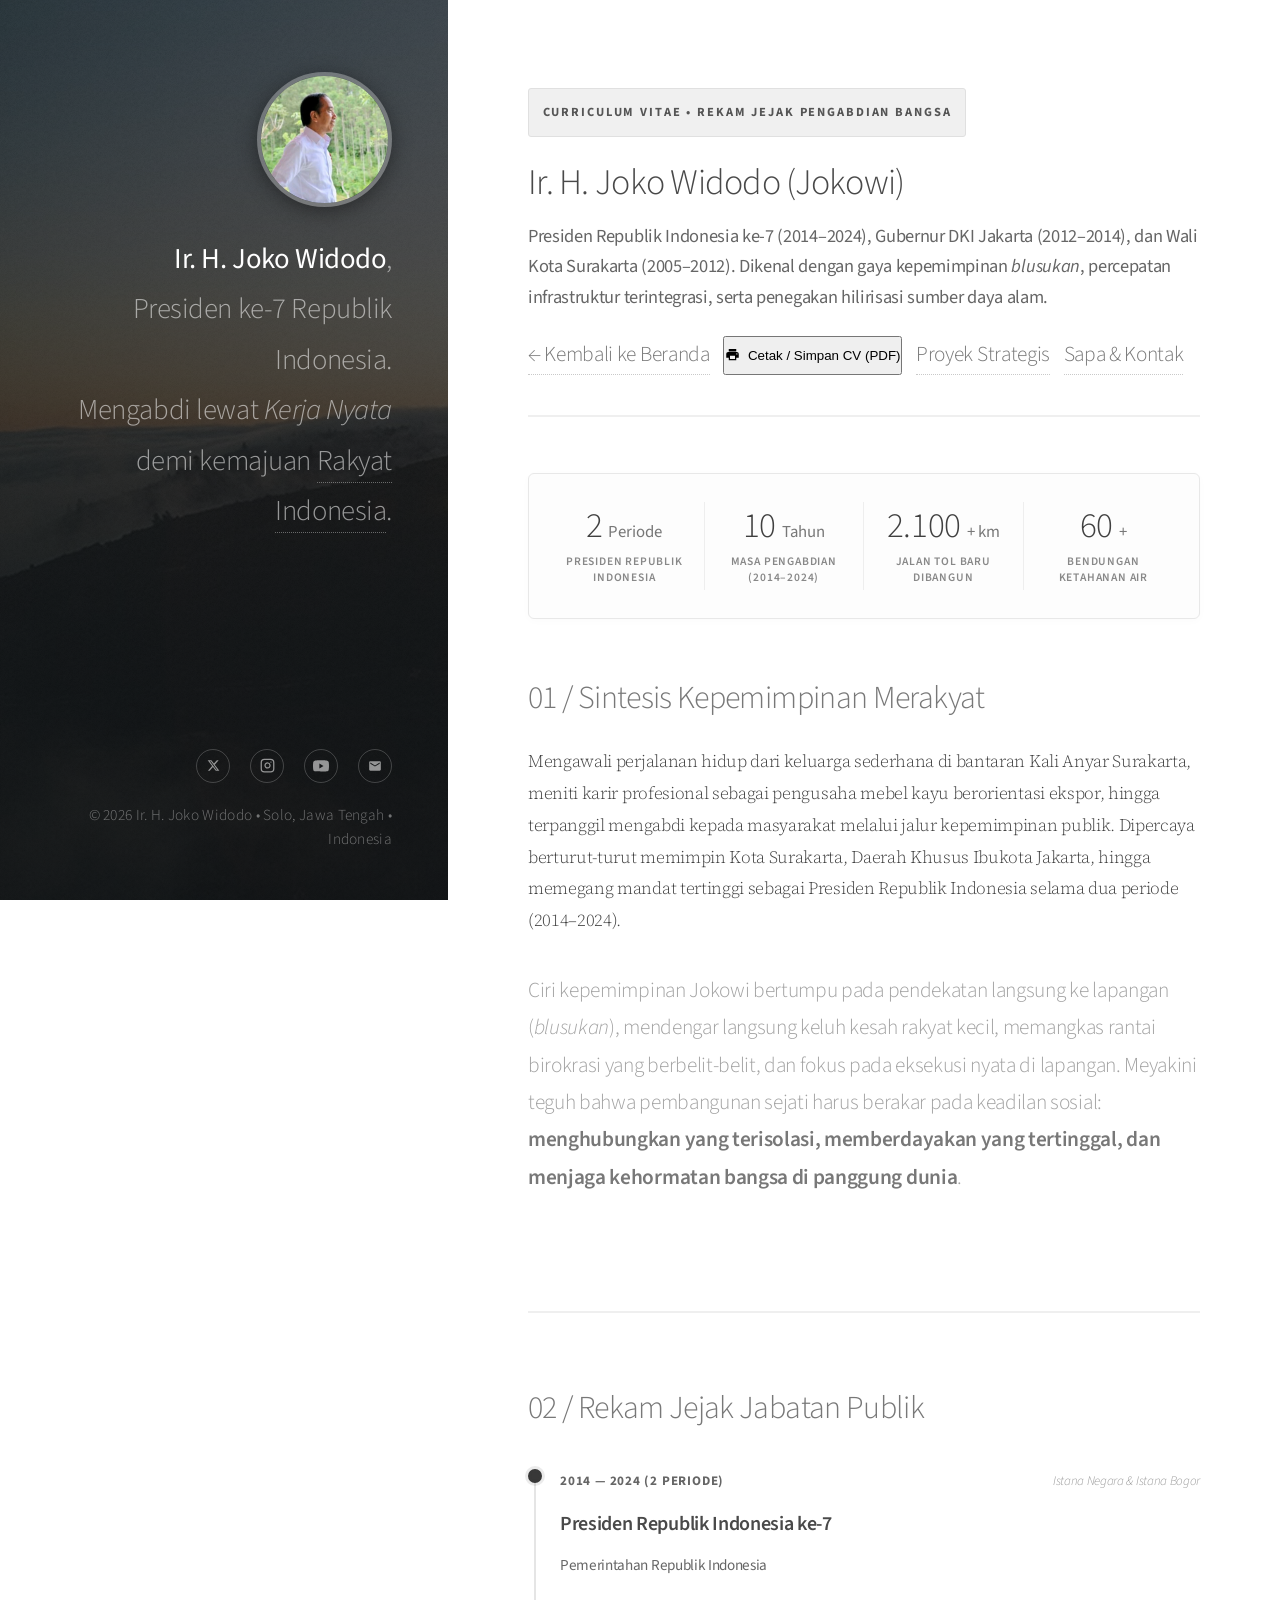
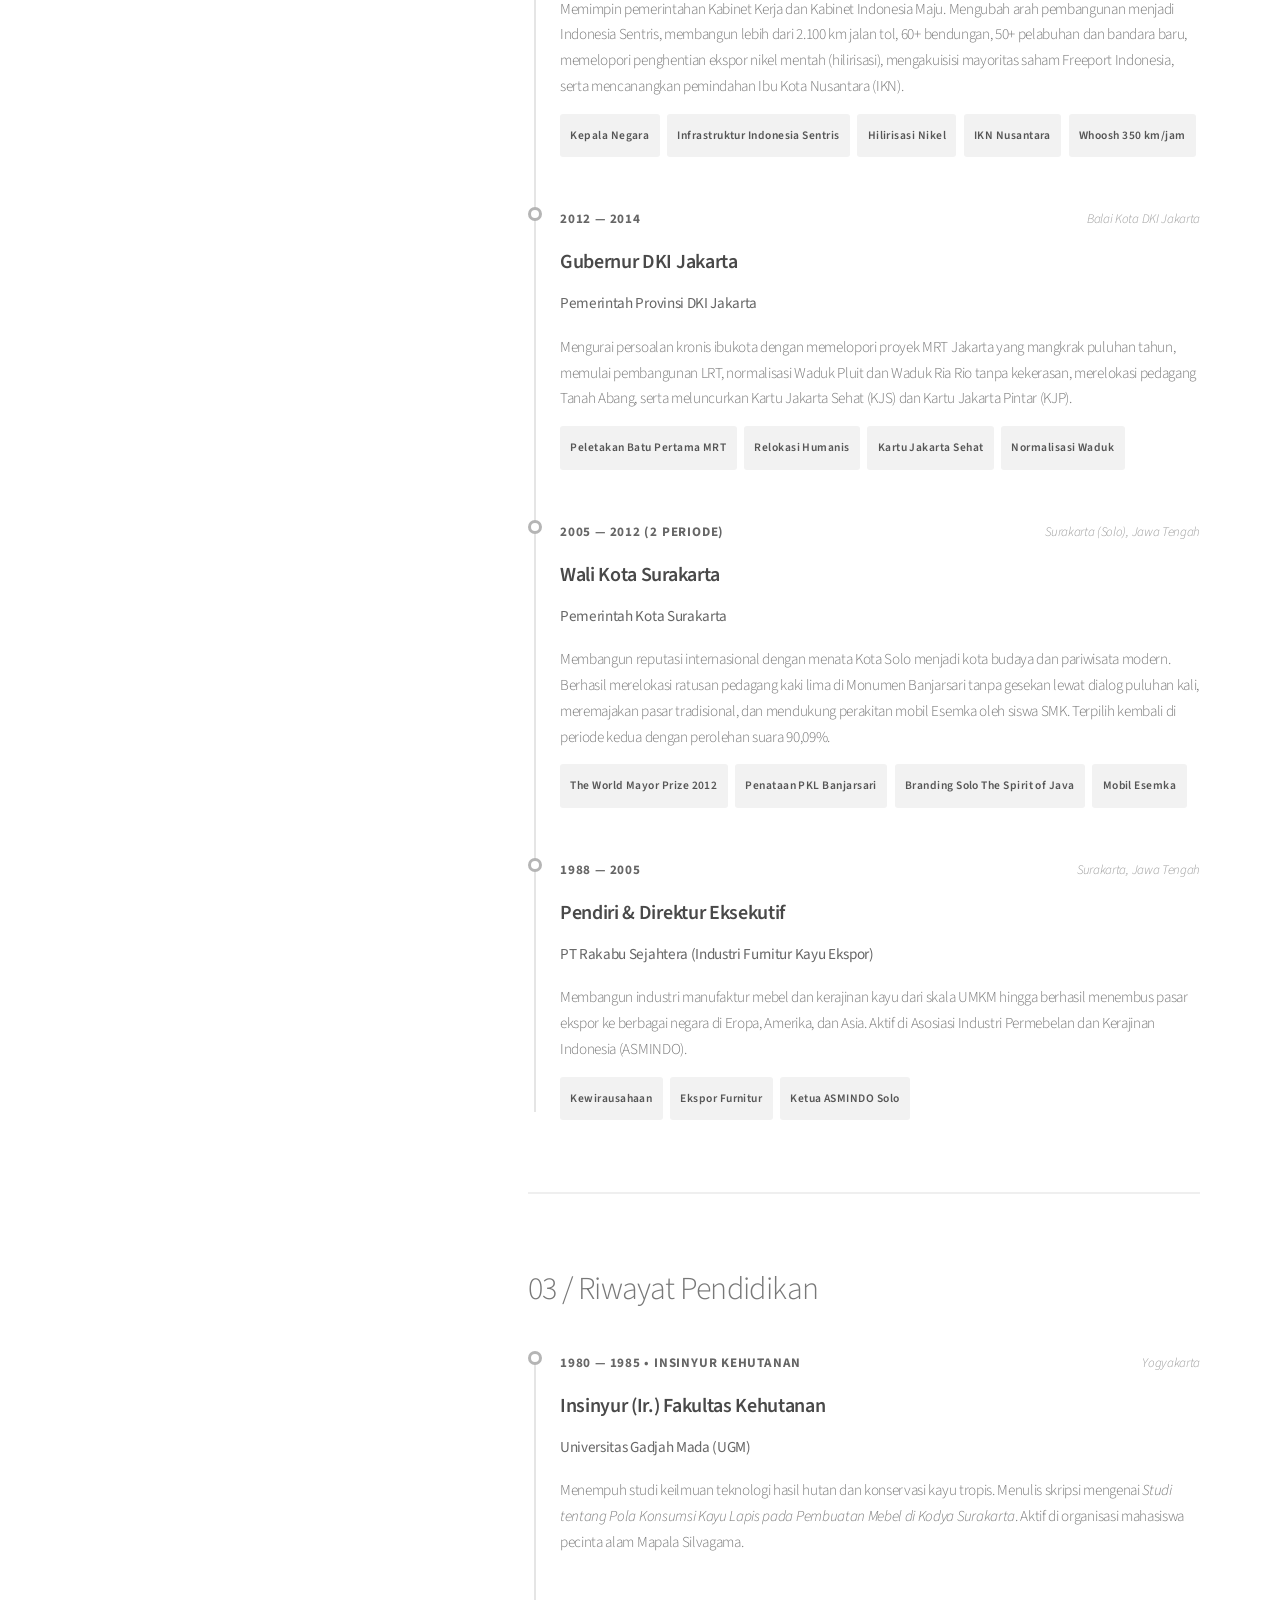
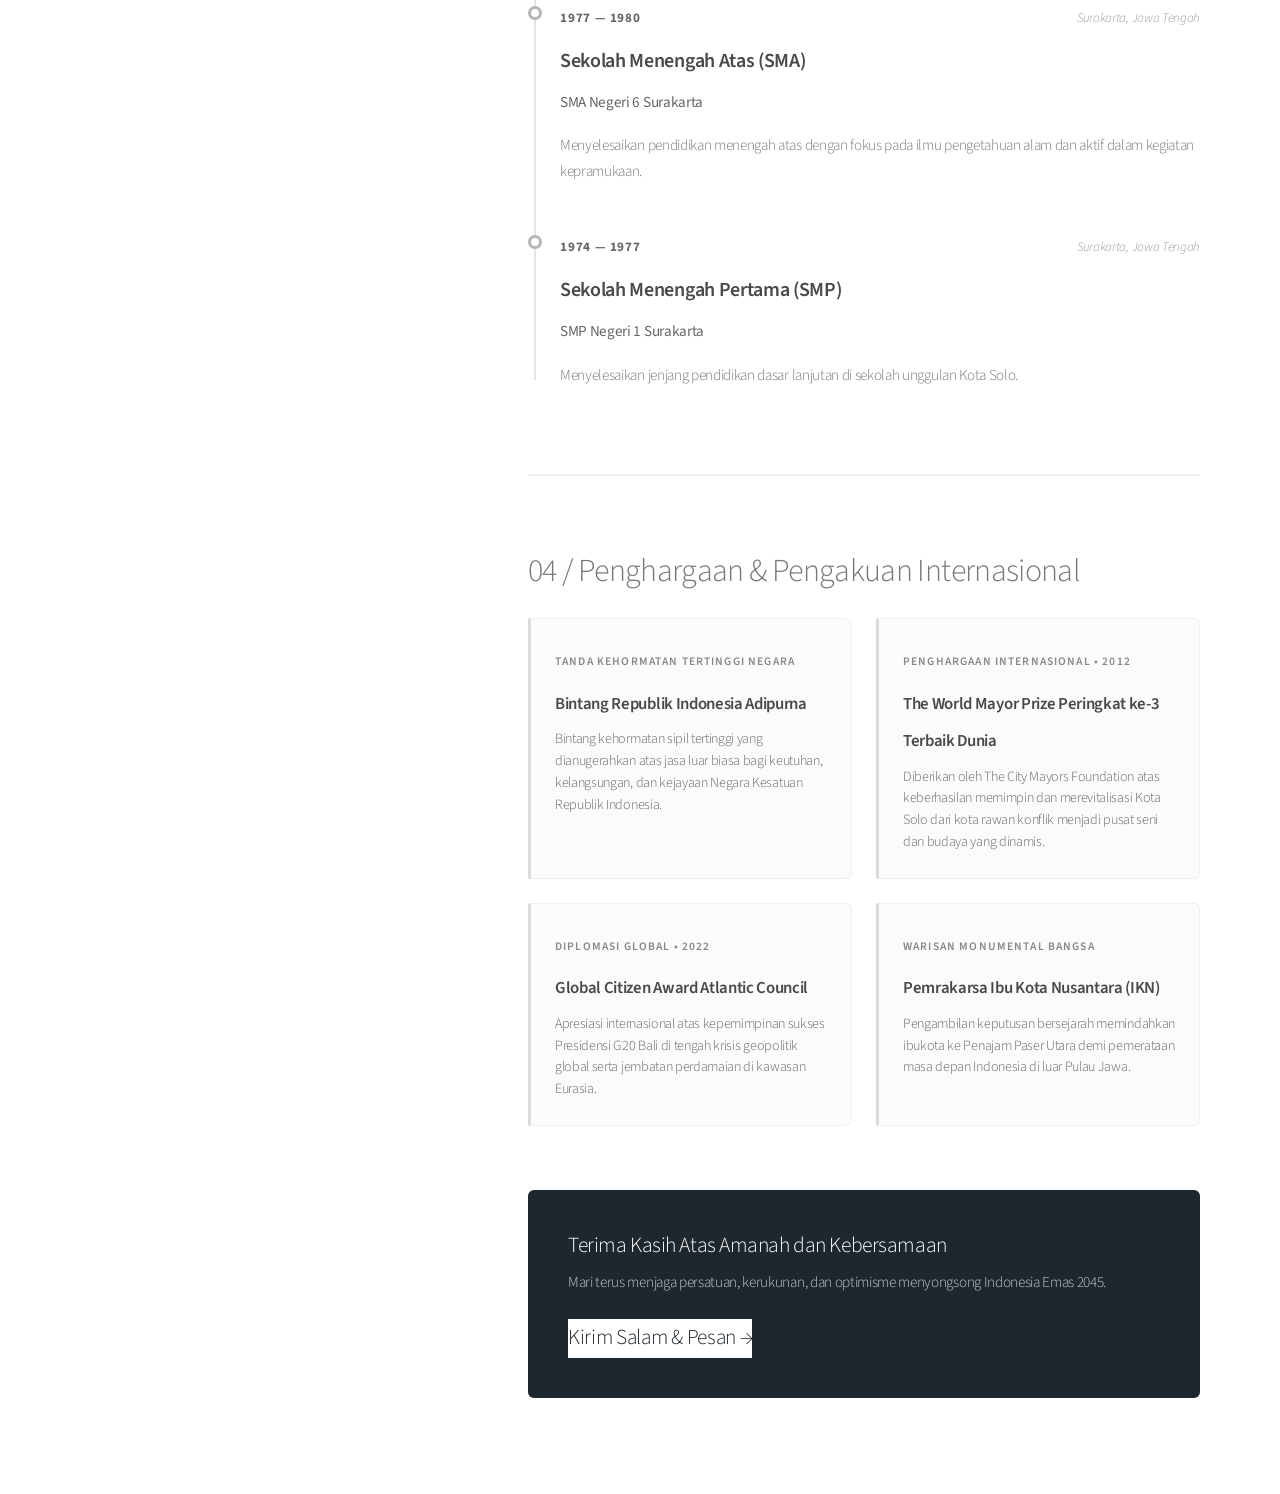
==== commit ba20b03b: "refactor: clean up comments and polish formatting" ====
--- a/cv.html
+++ b/cv.html
@@ -19,9 +19,6 @@
 
 <body>
 
-  <!-- =============================================
-       FIXED LEFT SIDEBAR (#header)
-       ============================================= -->
   <header id="header">
     <div class="inner">
       <a href="index.html" class="avatar-link" aria-label="Foto Profil Ir. H. Joko Widodo">
@@ -82,12 +79,8 @@
     </footer>
   </header>
 
-  <!-- =============================================
-       SCROLLABLE RIGHT MAIN CONTENT (#main)
-       ============================================= -->
   <main id="main">
 
-    <!-- HEADER SECTION & IDENTITY -->
     <section class="cv-header" id="ikhtisar">
       <span class="cv-badge">Curriculum Vitae &bull; Rekam Jejak Pengabdian Bangsa</span>
       <div class="cv-title-row">
@@ -114,7 +107,6 @@
       </div>
     </section>
 
-    <!-- KEY STATS STRIP (CSS Grid: 4 Kolom) -->
     <div class="stats-strip">
       <div class="stat-item">
         <div class="stat-number">2 <span class="stat-unit">Periode</span></div>
@@ -134,7 +126,6 @@
       </div>
     </div>
 
-    <!-- 01 / PROFILE SYNTHESIS SECTION -->
     <section class="cv-section">
       <h2 class="section-title">01 / Sintesis Kepemimpinan Merakyat</h2>
       <p style="font-size: 1.08rem; line-height: 1.85; color: #444444; font-family: var(--font-serif);">
@@ -153,13 +144,11 @@
       </p>
     </section>
 
-    <!-- 02 / EXPERIENCE & TRAJECTORY (Timeline dengan Position: Absolute / Relative) -->
     <section class="cv-section" id="pengalaman">
       <h2 class="section-title">02 / Rekam Jejak Jabatan Publik</h2>
 
       <div class="timeline">
 
-        <!-- Jabatan 1 -->
         <div class="timeline-item active">
           <div class="timeline-dot"></div>
           <div class="timeline-meta">
@@ -184,7 +173,6 @@
           </div>
         </div>
 
-        <!-- Jabatan 2 -->
         <div class="timeline-item">
           <div class="timeline-dot"></div>
           <div class="timeline-meta">
@@ -206,7 +194,6 @@
           </div>
         </div>
 
-        <!-- Jabatan 3 -->
         <div class="timeline-item">
           <div class="timeline-dot"></div>
           <div class="timeline-meta">
@@ -230,7 +217,6 @@
           </div>
         </div>
 
-        <!-- Jabatan 4 -->
         <div class="timeline-item">
           <div class="timeline-dot"></div>
           <div class="timeline-meta">
@@ -254,7 +240,6 @@
       </div>
     </section>
 
-    <!-- 03 / EDUCATION & ALMA MATER -->
     <section class="cv-section" id="pendidikan">
       <h2 class="section-title">03 / Riwayat Pendidikan</h2>
 
@@ -303,7 +288,6 @@
       </div>
     </section>
 
-    <!-- 04 / AWARDS & MILESTONES (CSS Grid 2 Kolom) -->
     <section class="cv-section" id="penghargaan">
       <h2 class="section-title">04 / Penghargaan &amp; Pengakuan Internasional</h2>
 
@@ -340,7 +324,6 @@
       </div>
     </section>
 
-    <!-- BOTTOM CTA BANNER -->
     <div class="cv-cta">
       <div class="cv-cta-text">
         <h3>Terima Kasih Atas Amanah dan Kebersamaan</h3>
--- a/css/style.css
+++ b/css/style.css
@@ -1,20 +1,12 @@
-/* ==========================================================================
-   MODUL 1 PEMROGRAMAN WEB 2026 — OFFICIAL REFERENCE PROJECT
-   Tema: H. Prabowo Subianto (Presiden Republik Indonesia ke-8)
-   Arsitektur: Native HTML5 & CSS3 (Strata-Inspired Editorial Layout)
-   Teknik: Flexbox, CSS Grid, Position, Pseudo-Classes, Media Queries
-   ========================================================================== */
-
-/* --------------------------------------------------------------------------
-   1. CSS RESET & GLOBAL VARIABLES
-   -------------------------------------------------------------------------- */
+/* Base & Layout */
+
+/* Reset & Variables */
 *, *::before, *::after {
   box-sizing: border-box;
   margin: 0;
   padding: 0;
 }
 
-/* Authentic Strata Typography (Source Sans 3 / Source Sans Pro) */
 @import url("https://fonts.googleapis.com/css2?family=Source+Sans+3:ital,wght@0,300;0,400;0,600;1,300;1,400&display=swap");
 
 @font-face {
@@ -133,76 +125,7 @@
   color: inherit;
 }
 
-/* --------------------------------------------------------------------------
-   2. BUTTONS & UI CONTROLS
-   -------------------------------------------------------------------------- */
-.button, .btn {
-  display: inline-flex;
-  align-items: center;
-  justify-content: center;
-  gap: 0.5rem;
-  border-radius: 4px;
-  border: 2px solid #e0e0e0;
-  color: var(--color-text-dark);
-  cursor: pointer;
-  font-weight: 600;
-  font-size: 0.85rem;
-  letter-spacing: 0.08em;
-  text-transform: uppercase;
-  height: 3.2em;
-  line-height: 3.2em;
-  padding: 0 2rem;
-  background: transparent;
-  transition: all 0.2s ease-in-out;
-  text-decoration: none;
-}
-
-.button:hover, .btn:hover {
-  border-color: var(--color-accent) !important;
-  color: var(--color-accent) !important;
-  background-color: transparent;
-}
-
-.button:focus, .btn:focus {
-  outline: none;
-  box-shadow: 0 0 0 3px rgba(73, 191, 157, 0.4);
-}
-
-.button:active, .btn:active {
-  transform: scale(0.97);
-}
-
-.button.primary, .btn-primary {
-  background-color: #2e353b;
-  border-color: #2e353b;
-  color: #ffffff;
-}
-
-.button.primary:hover, .btn-primary:hover {
-  background-color: var(--color-accent) !important;
-  border-color: var(--color-accent) !important;
-  color: #ffffff !important;
-}
-
-.button.primary:focus, .btn-primary:focus {
-  box-shadow: 0 0 0 3px rgba(73, 191, 157, 0.5);
-}
-
-.btn-outline {
-  border: 2px solid #e0e0e0;
-  background-color: transparent;
-  color: #555555;
-}
-
-.btn-outline:hover {
-  border-color: var(--color-accent) !important;
-  color: var(--color-accent) !important;
-  background-color: transparent;
-}
-
-/* --------------------------------------------------------------------------
-   3. FIXED LEFT SIDEBAR (#header)
-   -------------------------------------------------------------------------- */
+/* Sidebar */
 #header {
   position: fixed;
   top: 0;
@@ -293,7 +216,7 @@
   border-bottom-color: transparent;
 }
 
-/* Sidebar Navigation Tabs - Diselaraskan Simetris */
+/* Nav */
 .sidebar-nav {
   display: flex;
   flex-direction: column;
@@ -333,7 +256,7 @@
   color: #ffffff;
 }
 
-/* Sidebar Footer & Socials */
+/* Socials */
 #header #footer {
   gap: 1.25rem;
 }
@@ -381,9 +304,7 @@
   color: #ffffff;
 }
 
-/* --------------------------------------------------------------------------
-   4. SCROLLABLE RIGHT MAIN CONTENT (#main)
-   -------------------------------------------------------------------------- */
+/* Main Content */
 #main {
   margin-left: var(--sidebar-width);
   min-height: 100vh;
@@ -429,9 +350,7 @@
   margin-bottom: 2em;
 }
 
-/* --------------------------------------------------------------------------
-   5. WORK / INITIATIVES GRID (display: grid)
-   -------------------------------------------------------------------------- */
+/* Work Grid */
 .work-grid {
   display: grid;
   grid-template-columns: repeat(3, 1fr);
@@ -444,7 +363,6 @@
   flex-direction: column;
 }
 
-/* Container gambar kartu proyek (position: relative) */
 .work-thumb-link {
   position: relative;
   display: block;
@@ -466,10 +384,7 @@
   transition: transform 0.4s ease-in-out, filter 0.3s ease;
 }
 
-/* ==========================================================================
-   PSEUDO-CLASS :hover DENGAN TOMBOL "VIEW" (Sesuai Desain Strata Asli)
-   Overlay gelap halus + Tombol View di tengah gambar muncul saat di-hover
-   ========================================================================== */
+/* Work Card Overlay */
 .work-overlay {
   position: absolute;
   top: 0;
@@ -548,93 +463,7 @@
   margin-bottom: 0;
 }
 
-/* --------------------------------------------------------------------------
-   6. CONTACT & ASPIRASI FORM (CSS Grid + Flex)
-   -------------------------------------------------------------------------- */
-.contact-container {
-  display: grid;
-  grid-template-columns: 1.6fr 1.1fr;
-  gap: 3.5rem;
-}
-
-.contact-form {
-  display: flex;
-  flex-direction: column;
-  gap: 1.25rem;
-}
-
-.form-row-2 {
-  display: grid;
-  grid-template-columns: 1fr 1fr;
-  gap: 1.25rem;
-}
-
-.form-control {
-  width: 100%;
-  border-radius: 4px;
-  border: 1px solid #e0e0e0;
-  background: #fafafa;
-  padding: 0.85em 1em;
-  font-family: var(--font-main);
-  font-size: 0.95em;
-  color: #444444;
-  outline: none;
-  transition: border-color 0.2s, background 0.2s;
-}
-
-.form-control:focus {
-  border-color: var(--color-accent);
-  background: #ffffff;
-  box-shadow: 0 0 0 3px rgba(73, 191, 157, 0.25);
-}
-
-textarea.form-control {
-  resize: vertical;
-  min-height: 140px;
-}
-
-/* Labeled Icons Contact List (Strata Authentic) */
-.labeled-icons {
-  list-style: none;
-  padding: 0;
-  margin: 0;
-  display: flex;
-  flex-direction: column;
-  gap: 1.85rem;
-}
-
-.labeled-icons li {
-  line-height: 1.75em;
-  padding-left: 2.25em;
-  position: relative;
-  font-size: 0.95em;
-  color: #888888;
-}
-
-.labeled-icons li a {
-  color: inherit;
-  border-bottom: 1px dotted rgba(120, 120, 120, 0.4);
-}
-
-.labeled-icons li a:hover {
-  color: var(--color-accent) !important;
-  border-bottom-color: transparent;
-}
-
-.labeled-icons .labeled-icon {
-  color: #b2b2b2;
-  position: absolute;
-  left: 0;
-  top: 3px;
-  width: 1.25em;
-  display: inline-flex;
-  align-items: center;
-  justify-content: flex-start;
-}
-
-/* --------------------------------------------------------------------------
-   7. CV PAGE STYLES (Header, Stats, Timeline, Skills)
-   -------------------------------------------------------------------------- */
+/* CV Styles */
 .cv-header {
   border-bottom: 2px solid var(--color-border);
   padding-bottom: 2.5rem;
@@ -678,7 +507,7 @@
   margin-top: 1.5rem;
 }
 
-/* Key Stats Strip (display: grid) */
+/* Stats Strip */
 .stats-strip {
   display: grid;
   grid-template-columns: repeat(4, 1fr);
@@ -732,7 +561,7 @@
   line-height: 1.4;
 }
 
-/* Experience & Education Timeline */
+/* Timeline */
 .timeline {
   position: relative;
   margin-top: 2rem;
@@ -981,9 +810,7 @@
   color: #ffffff;
 }
 
-/* --------------------------------------------------------------------------
-   8. RESPONSIVE ADAPTATION (Media Queries)
-   -------------------------------------------------------------------------- */
+/* Responsive */
 @media screen and (max-width: 1200px) {
   :root {
     --sidebar-width: 38%;
@@ -1072,13 +899,9 @@
   }
 }
 
-/* ==========================================================================
-   9. PRINT STYLES (@media print) — OFFICIAL BENCHMARK REFERENCE
-   Mengatur format ramah cetak saat halaman dicetak / disimpan ke PDF (Ctrl+P).
-   Materi edukasi Modul 1: Menyembunyikan elemen dekoratif & mengatur format kertas A4.
-   ========================================================================== */
+/* Print */
 @media print {
-  /* 1. Sembunyikan elemen antarmuka layar (Sidebar, Tombol, Overlay, Formulir) */
+  
   #header,
   .btn-group,
   .social-icons,
@@ -1090,7 +913,6 @@
     display: none !important;
   }
 
-  /* 2. Format Body & Konten Utama agar Pas di Kertas A4 */
   body {
     background: #ffffff !important;
     color: #1a1a1a !important;
@@ -1105,7 +927,6 @@
     padding: 0 !important;
   }
 
-  /* 3. Header CV yang Bersih untuk Dokumen Fisik/PDF */
   .cv-header {
     border-bottom: 2px solid #222222;
     padding-bottom: 1.25rem;
@@ -1130,7 +951,6 @@
     font-size: 10.5pt;
   }
 
-  /* 4. Key Stats Strip Ramah Cetak */
   .stats-strip {
     background: #fafafa !important;
     border: 1px solid #d0d0d0 !important;
@@ -1148,7 +968,6 @@
     color: #555555;
   }
 
-  /* 5. Mencegah Elemen Terpotong di Antara Dua Halaman (Page Break) */
   .timeline-item,
   .pub-card,
   .work-card {
@@ -1166,7 +985,6 @@
     print-color-adjust: exact;
   }
 
-  /* 6. Hilangkan Efek Tautan Layar */
   a {
     color: #111111 !important;
     text-decoration: none !important;
